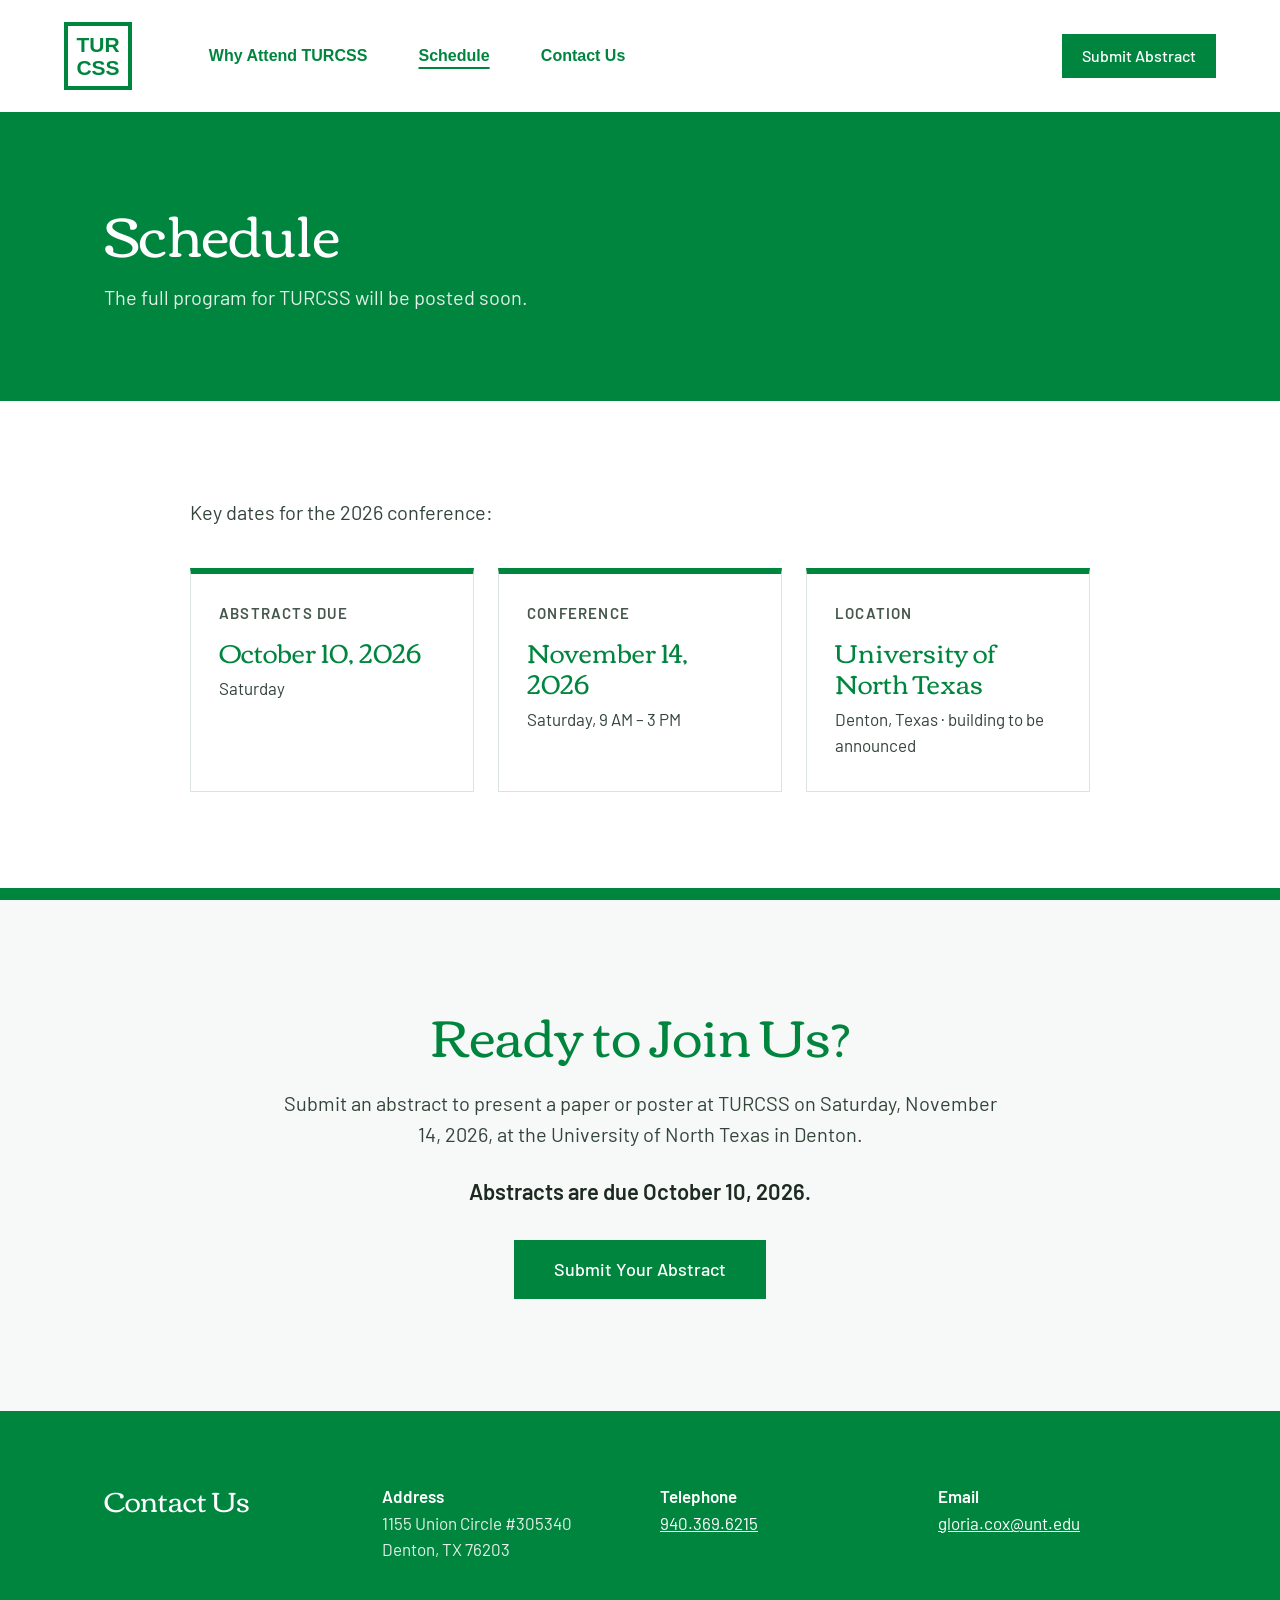
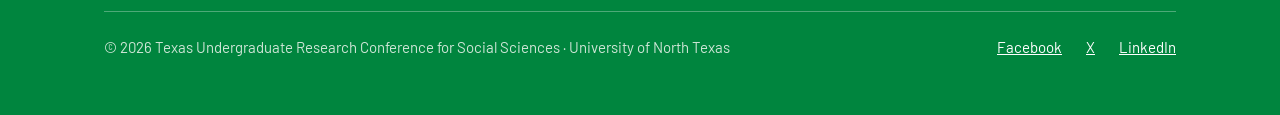
==== schedule.html @ 39869642 "Build TURCSS static site: home, why attend, schedule Co-Authored-By: Claude Opus 5 <noreply@anthropi" ====
<!doctype html>
<html lang="en">
<head>
  <meta charset="utf-8">
  <meta name="viewport" content="width=device-width, initial-scale=1">
  <title>Schedule | TURCSS</title>
  <meta name="description" content="Key dates and program for the 2026 Texas Undergraduate Research Conference for Social Sciences.">
  <link rel="icon" href="favicon.svg" type="image/svg+xml">
  <link rel="preconnect" href="https://fonts.googleapis.com">
  <link rel="preconnect" href="https://fonts.gstatic.com" crossorigin>
  <link rel="stylesheet" href="https://fonts.googleapis.com/css2?family=Corben:wght@400;700&family=Barlow:wght@300;400;500;600&display=swap">
  <link rel="stylesheet" href="assets/css/style.css">
</head>
<body>
  <header class="site-header">
    <div class="wrap">
      <a class="logo" href="index.html" aria-label="TURCSS home"><span>TUR</span><span>CSS</span></a>
      <nav class="nav" aria-label="Main">
        <a href="why-attend.html">Why Attend TURCSS</a>
        <a href="schedule.html" aria-current="page">Schedule</a>
        <a href="#contact">Contact Us</a>
        <a class="btn" href="https://unt.az1.qualtrics.com/jfe/form/SV_aVOjxqgTAPIVCZM">Submit Abstract</a>
      </nav>
    </div>
  </header>

  <main>
    <section class="page-title">
      <div class="wrap">
        <h1>Schedule</h1>
        <p>The full program for TURCSS will be posted soon.</p>
      </div>
    </section>

    <section class="schedule">
      <div class="wrap">
        <p class="note">Key dates for the 2026 conference:</p>
        <div class="dates">
          <div class="date">
            <div class="label">Abstracts due</div>
            <div class="value">October 10, 2026</div>
            <div class="sub">Saturday</div>
          </div>
          <div class="date">
            <div class="label">Conference</div>
            <div class="value">November 14, 2026</div>
            <div class="sub">Saturday, 9 AM – 3 PM</div>
          </div>
          <div class="date">
            <div class="label">Location</div>
            <div class="value">University of North Texas</div>
            <div class="sub">Denton, Texas · building to be announced</div>
          </div>
        </div>
      </div>
    </section>

    <section class="cta">
      <div class="wrap">
        <h2>Ready to Join Us?</h2>
        <p>Submit an abstract to present a paper or poster at TURCSS on Saturday, November 14, 2026, at the University of North Texas in Denton.</p>
        <p class="deadline">Abstracts are due October 10, 2026.</p>
        <a class="btn" href="https://unt.az1.qualtrics.com/jfe/form/SV_aVOjxqgTAPIVCZM">Submit Your Abstract</a>
      </div>
    </section>
  </main>

  <footer class="site-footer" id="contact">
    <div class="wrap">
      <div class="footer-grid">
        <h2>Contact Us</h2>
        <div><div class="k">Address</div><div class="v">1155 Union Circle #305340<br>Denton, TX 76203</div></div>
        <div><div class="k">Telephone</div><div class="v"><a href="tel:+19403696215">940.369.6215</a></div></div>
        <div><div class="k">Email</div><div class="v"><a href="mailto:gloria.cox@unt.edu">gloria.cox@unt.edu</a></div></div>
      </div>
      <div class="footer-base">
        <div>© 2026 Texas Undergraduate Research Conference for Social Sciences · University of North Texas</div>
        <nav aria-label="Social">
          <a href="https://www.facebook.com/UNTPoliticalScience/">Facebook</a>
          <a href="https://x.com/UNT_PSCI">X</a>
          <a href="https://www.linkedin.com/company/untpsci">LinkedIn</a>
        </nav>
      </div>
    </div>
  </footer>
</body>
</html>
---- assets/css/style.css ----
:root {
  --green: #00853E;
  --green-dark: #005f2c;
  --ink: #1d2a22;
  --body: #33443a;
  --muted: #45564c;
  --tint: #e3f1e8;
  --line: #d9e4dd;
  --paper: #f6f9f7;
  --serif: 'Corben', Georgia, serif;
  --sans: 'Barlow', 'Helvetica Neue', Arial, sans-serif;
  --wrap: 1200px;
  --gutter: clamp(20px, 5vw, 64px);
}
* { box-sizing: border-box; }
html { scroll-behavior: smooth; }
body { margin: 0; font-family: var(--sans); color: var(--ink); background: #fff; font-size: 18px; line-height: 1.55; }
img { max-width: 100%; display: block; }
a { color: var(--green); }
a:hover { color: var(--green-dark); }
h1, h2, h3 { font-family: var(--serif); font-weight: 400; color: var(--green); margin: 0; line-height: 1.15; }
.wrap { max-width: var(--wrap); margin: 0 auto; padding: 0 var(--gutter); }

/* header */
.site-header { background: #fff; }
.site-header .wrap { max-width: none; min-height: 112px; display: flex; flex-wrap: wrap; align-items: center; gap: 16px clamp(24px, 6vw, 88px); padding-block: 20px; }
.logo { width: 68px; height: 68px; border: 4px solid var(--green); display: flex; flex-direction: column; align-items: center; justify-content: center; font-family: Helvetica, Arial, sans-serif; font-weight: 700; font-size: 21px; line-height: 1.1; color: var(--green); text-decoration: none; }
.nav { display: flex; flex-wrap: wrap; align-items: center; gap: 12px clamp(20px, 4vw, 56px); font-family: Helvetica, Arial, sans-serif; font-weight: 700; font-size: 16px; }
.nav a { text-decoration: none; }
.nav a[aria-current="page"] { text-decoration: underline; text-underline-offset: 6px; text-decoration-thickness: 2px; }
.btn { display: inline-block; padding: 14px 32px; background: var(--green); color: #fff; font-family: var(--sans); font-weight: 500; font-size: 17px; text-decoration: none; }
.btn:hover { background: var(--green-dark); color: #fff; }
.nav .btn { padding: 10px 20px; font-size: 16px; margin-left: auto; }
@media (min-width: 900px) { .site-header .wrap { flex-wrap: nowrap; } .nav { flex: 1; } }

/* hero */
.hero { border-bottom: 12px solid var(--green); }
.hero img { width: 100%; height: clamp(220px, 36vw, 520px); object-fit: cover; }

/* intro */
.intro { padding-block: clamp(56px, 8vw, 96px) clamp(64px, 8vw, 104px); }
.intro-inner { max-width: 900px; display: flex; flex-direction: column; align-items: flex-start; gap: 28px; }
.intro h1 { font-size: clamp(34px, 4.6vw, 50px); text-wrap: balance; }
.rule { width: 72px; height: 2px; background: var(--green); }
.intro p { margin: 0; font-size: clamp(18px, 1.6vw, 20px); line-height: 1.6; color: var(--body); text-wrap: pretty; }

/* page title band (inner pages) */
.page-title { background: var(--green); color: #fff; padding-block: clamp(56px, 8vw, 88px); }
.page-title h1 { color: #fff; font-size: clamp(38px, 5vw, 56px); }
.page-title p { margin: 18px 0 0; max-width: 680px; font-size: clamp(18px, 1.6vw, 20px); color: var(--tint); }

/* offerings */
.offerings { position: relative; padding-bottom: clamp(72px, 9vw, 120px); }
.offerings::before { content: ""; position: absolute; left: 0; right: 0; top: 0; height: 360px; background: var(--green); }
.offerings .wrap { position: relative; padding-top: clamp(56px, 7vw, 88px); display: flex; flex-direction: column; gap: 56px; }
.offerings-head { display: flex; flex-wrap: wrap; justify-content: space-between; align-items: flex-end; gap: 20px 64px; color: #fff; }
.offerings-head h2 { color: #fff; font-size: clamp(40px, 5vw, 56px); }
.offerings-head p { margin: 0; max-width: 560px; font-size: clamp(18px, 1.6vw, 20px); color: var(--tint); }
.cards { display: grid; grid-template-columns: repeat(auto-fit, minmax(300px, 1fr)); gap: 32px; }
.card { background: #fff; border: 1px solid var(--line); padding: 40px 36px 44px; display: flex; flex-direction: column; gap: 18px; box-shadow: 0 10px 30px rgba(0, 60, 28, 0.08); }
.card svg { width: 40px; height: 40px; }
.card h3 { font-size: 30px; }
.card .lead { margin: 0; font-size: 19px; font-weight: 500; line-height: 1.5; }
.card ul { margin: 0; padding: 0; list-style: none; display: flex; flex-direction: column; gap: 12px; font-size: 17px; line-height: 1.5; color: var(--muted); }
.card li { position: relative; padding-left: 20px; }
.card li::before { content: ""; position: absolute; left: 0; top: 9px; width: 7px; height: 7px; background: var(--green); }

/* why attend list */
.reasons { padding-block: clamp(56px, 8vw, 96px); }
.reasons ol { list-style: none; margin: 0 auto; padding: 0; max-width: 900px; display: flex; flex-direction: column; }
.reasons li { display: grid; grid-template-columns: 72px minmax(0, 1fr); gap: 8px 24px; padding-block: 36px; border-top: 1px solid var(--line); }
.reasons li:last-child { border-bottom: 1px solid var(--line); }
.reasons .num { font-family: var(--serif); font-size: 44px; line-height: 1; color: var(--green); }
.reasons h2 { font-size: clamp(26px, 3vw, 32px); margin-bottom: 10px; }
.reasons p { margin: 0; font-size: 19px; line-height: 1.6; color: var(--body); }
@media (max-width: 560px) { .reasons li { grid-template-columns: minmax(0, 1fr); } }

/* schedule */
.schedule { padding-block: clamp(56px, 8vw, 96px); }
.schedule .note { max-width: 900px; margin: 0 auto 40px; font-size: 20px; color: var(--body); }
.dates { max-width: 900px; margin: 0 auto; display: grid; grid-template-columns: repeat(auto-fit, minmax(260px, 1fr)); gap: 24px; }
.date { border: 1px solid var(--line); border-top: 6px solid var(--green); padding: 28px 28px 32px; }
.date .label { font-weight: 600; font-size: 15px; letter-spacing: 0.08em; text-transform: uppercase; color: var(--muted); }
.date .value { margin-top: 10px; font-family: var(--serif); font-size: 26px; line-height: 1.2; color: var(--green); }
.date .sub { margin-top: 8px; font-size: 17px; color: var(--body); }

/* cta */
.cta { border-top: 12px solid var(--green); background: var(--paper); padding-block: clamp(72px, 9vw, 104px) clamp(80px, 9vw, 112px); text-align: center; }
.cta .wrap { display: flex; flex-direction: column; align-items: center; gap: 24px; }
.cta h2 { font-size: clamp(38px, 4.8vw, 52px); }
.cta p { margin: 0; max-width: 720px; font-size: clamp(18px, 1.6vw, 20px); color: var(--body); }
.cta .deadline { font-size: 22px; font-weight: 600; color: var(--ink); }
.cta .btn { margin-top: 8px; padding: 16px 40px; font-size: 18px; }

/* footer */
.site-footer { background: var(--green); color: #fff; padding-block: 72px 56px; }
.site-footer a { color: #fff; }
.site-footer a:hover { color: var(--tint); }
.footer-grid { display: grid; grid-template-columns: repeat(auto-fit, minmax(220px, 1fr)); gap: 32px 40px; font-size: 17px; }
.footer-grid h2 { color: #fff; font-size: 28px; }
.footer-grid .k { font-weight: 600; }
.footer-grid .v { color: var(--tint); }
.footer-base { margin-top: 48px; border-top: 1px solid rgba(255, 255, 255, 0.3); padding-top: 24px; display: flex; flex-wrap: wrap; justify-content: space-between; gap: 12px 32px; font-size: 15px; color: #cfe6d7; }
.footer-base nav { display: flex; gap: 24px; }
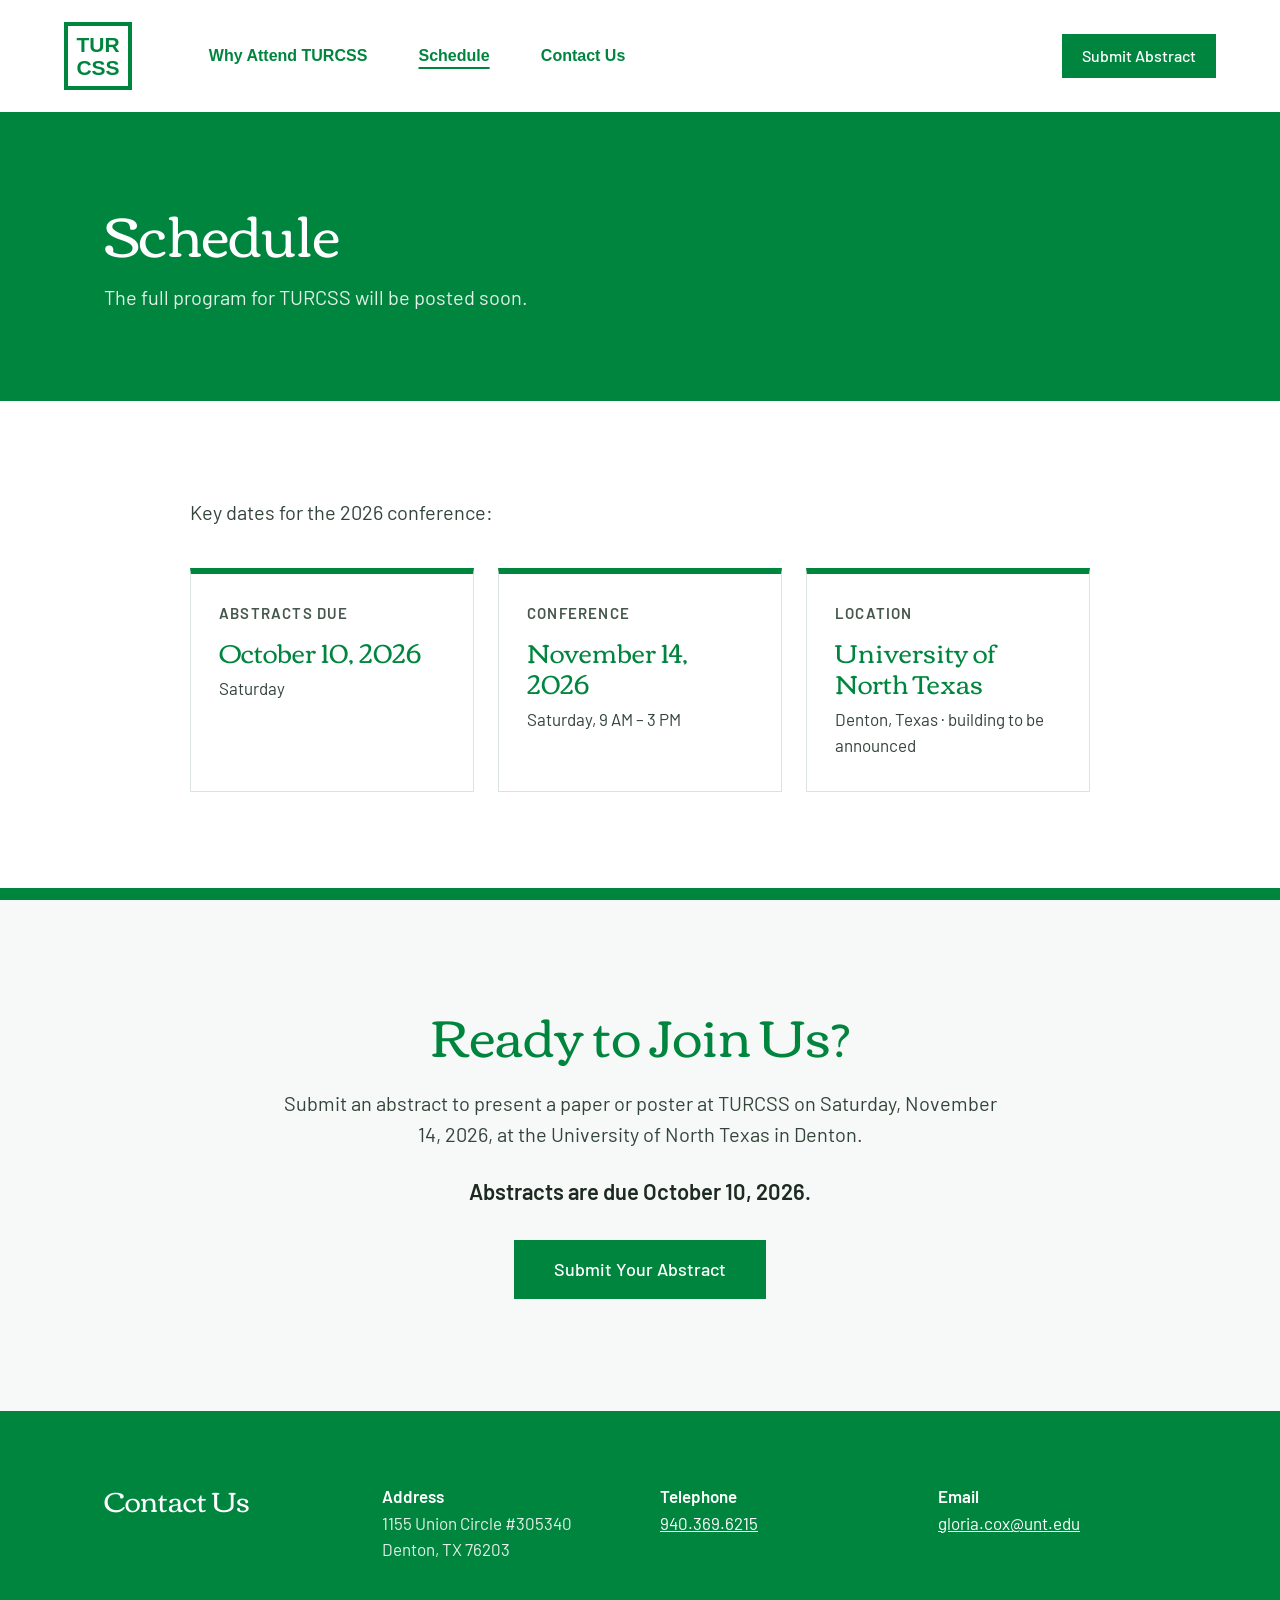
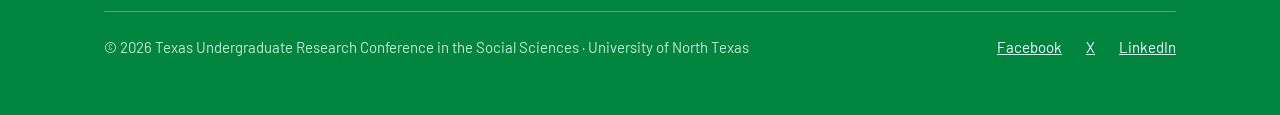
==== commit f41c69a5: "Use official name: Conference in the Social Sciences Co-Authored-By: Claude Opus 5 <noreply@anthropi" ====
--- a/schedule.html
+++ b/schedule.html
@@ -4,7 +4,7 @@
   <meta charset="utf-8">
   <meta name="viewport" content="width=device-width, initial-scale=1">
   <title>Schedule | TURCSS</title>
-  <meta name="description" content="Key dates and program for the 2026 Texas Undergraduate Research Conference for Social Sciences.">
+  <meta name="description" content="Key dates and program for the 2026 Texas Undergraduate Research Conference in the Social Sciences.">
   <link rel="icon" href="favicon.svg" type="image/svg+xml">
   <link rel="preconnect" href="https://fonts.googleapis.com">
   <link rel="preconnect" href="https://fonts.gstatic.com" crossorigin>
@@ -74,7 +74,7 @@
         <div><div class="k">Email</div><div class="v"><a href="mailto:gloria.cox@unt.edu">gloria.cox@unt.edu</a></div></div>
       </div>
       <div class="footer-base">
-        <div>© 2026 Texas Undergraduate Research Conference for Social Sciences · University of North Texas</div>
+        <div>© 2026 Texas Undergraduate Research Conference in the Social Sciences · University of North Texas</div>
         <nav aria-label="Social">
           <a href="https://www.facebook.com/UNTPoliticalScience/">Facebook</a>
           <a href="https://x.com/UNT_PSCI">X</a>
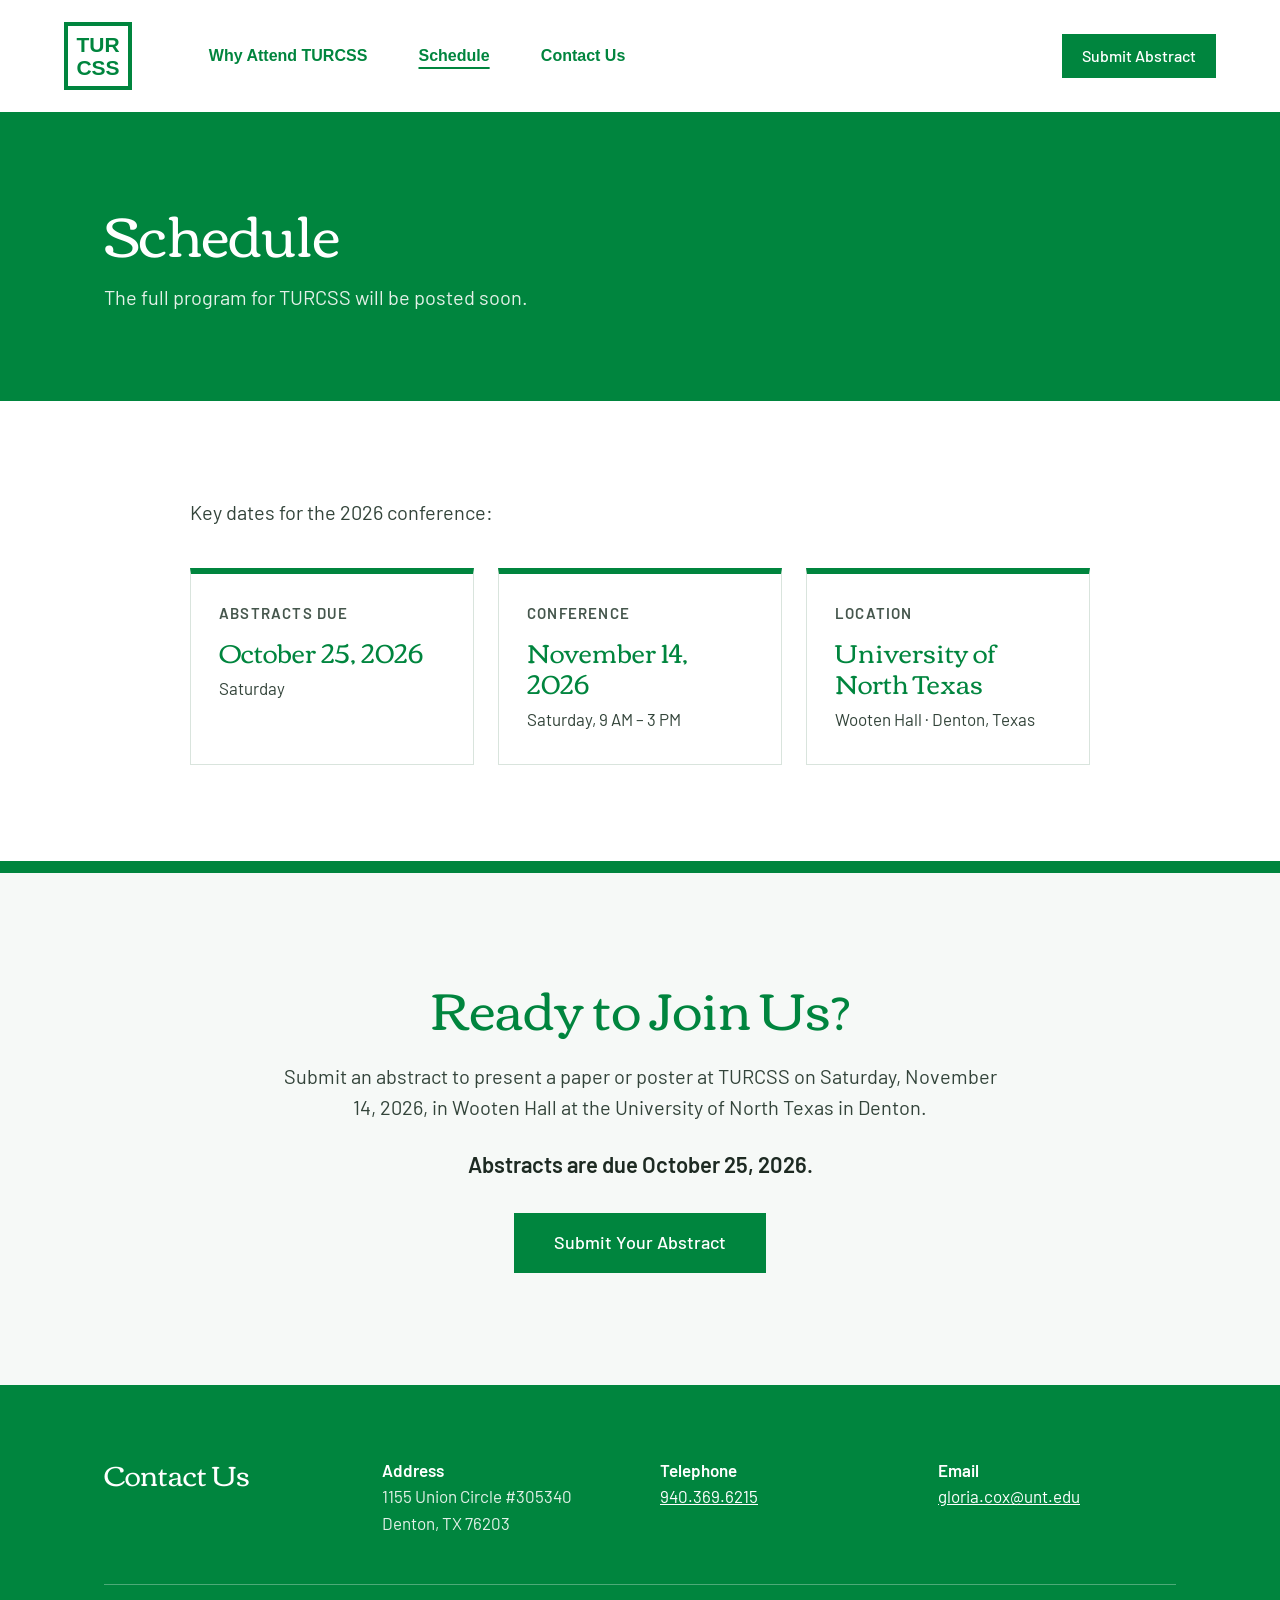
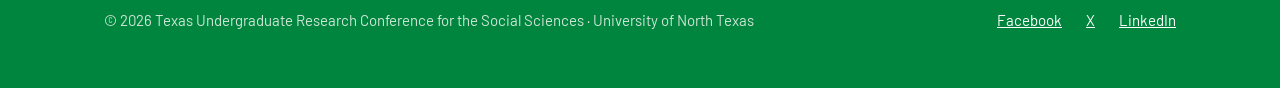
==== commit a4e400bd: "Update deadline to Oct 25, official name, and Wooten Hall location Co-Authored-By: Claude Opus 5 <no" ====
--- a/schedule.html
+++ b/schedule.html
@@ -4,7 +4,7 @@
   <meta charset="utf-8">
   <meta name="viewport" content="width=device-width, initial-scale=1">
   <title>Schedule | TURCSS</title>
-  <meta name="description" content="Key dates and program for the 2026 Texas Undergraduate Research Conference in the Social Sciences.">
+  <meta name="description" content="Key dates and program for the 2026 Texas Undergraduate Research Conference for the Social Sciences.">
   <link rel="icon" href="favicon.svg" type="image/svg+xml">
   <link rel="preconnect" href="https://fonts.googleapis.com">
   <link rel="preconnect" href="https://fonts.gstatic.com" crossorigin>
@@ -38,7 +38,7 @@
         <div class="dates">
           <div class="date">
             <div class="label">Abstracts due</div>
-            <div class="value">October 10, 2026</div>
+            <div class="value">October 25, 2026</div>
             <div class="sub">Saturday</div>
           </div>
           <div class="date">
@@ -49,7 +49,7 @@
           <div class="date">
             <div class="label">Location</div>
             <div class="value">University of North Texas</div>
-            <div class="sub">Denton, Texas · building to be announced</div>
+            <div class="sub">Wooten Hall · Denton, Texas</div>
           </div>
         </div>
       </div>
@@ -58,8 +58,8 @@
     <section class="cta">
       <div class="wrap">
         <h2>Ready to Join Us?</h2>
-        <p>Submit an abstract to present a paper or poster at TURCSS on Saturday, November 14, 2026, at the University of North Texas in Denton.</p>
-        <p class="deadline">Abstracts are due October 10, 2026.</p>
+        <p>Submit an abstract to present a paper or poster at TURCSS on Saturday, November 14, 2026, in Wooten Hall at the University of North Texas in Denton.</p>
+        <p class="deadline">Abstracts are due October 25, 2026.</p>
         <a class="btn" href="https://unt.az1.qualtrics.com/jfe/form/SV_aVOjxqgTAPIVCZM">Submit Your Abstract</a>
       </div>
     </section>
@@ -74,7 +74,7 @@
         <div><div class="k">Email</div><div class="v"><a href="mailto:gloria.cox@unt.edu">gloria.cox@unt.edu</a></div></div>
       </div>
       <div class="footer-base">
-        <div>© 2026 Texas Undergraduate Research Conference in the Social Sciences · University of North Texas</div>
+        <div>© 2026 Texas Undergraduate Research Conference for the Social Sciences · University of North Texas</div>
         <nav aria-label="Social">
           <a href="https://www.facebook.com/UNTPoliticalScience/">Facebook</a>
           <a href="https://x.com/UNT_PSCI">X</a>
